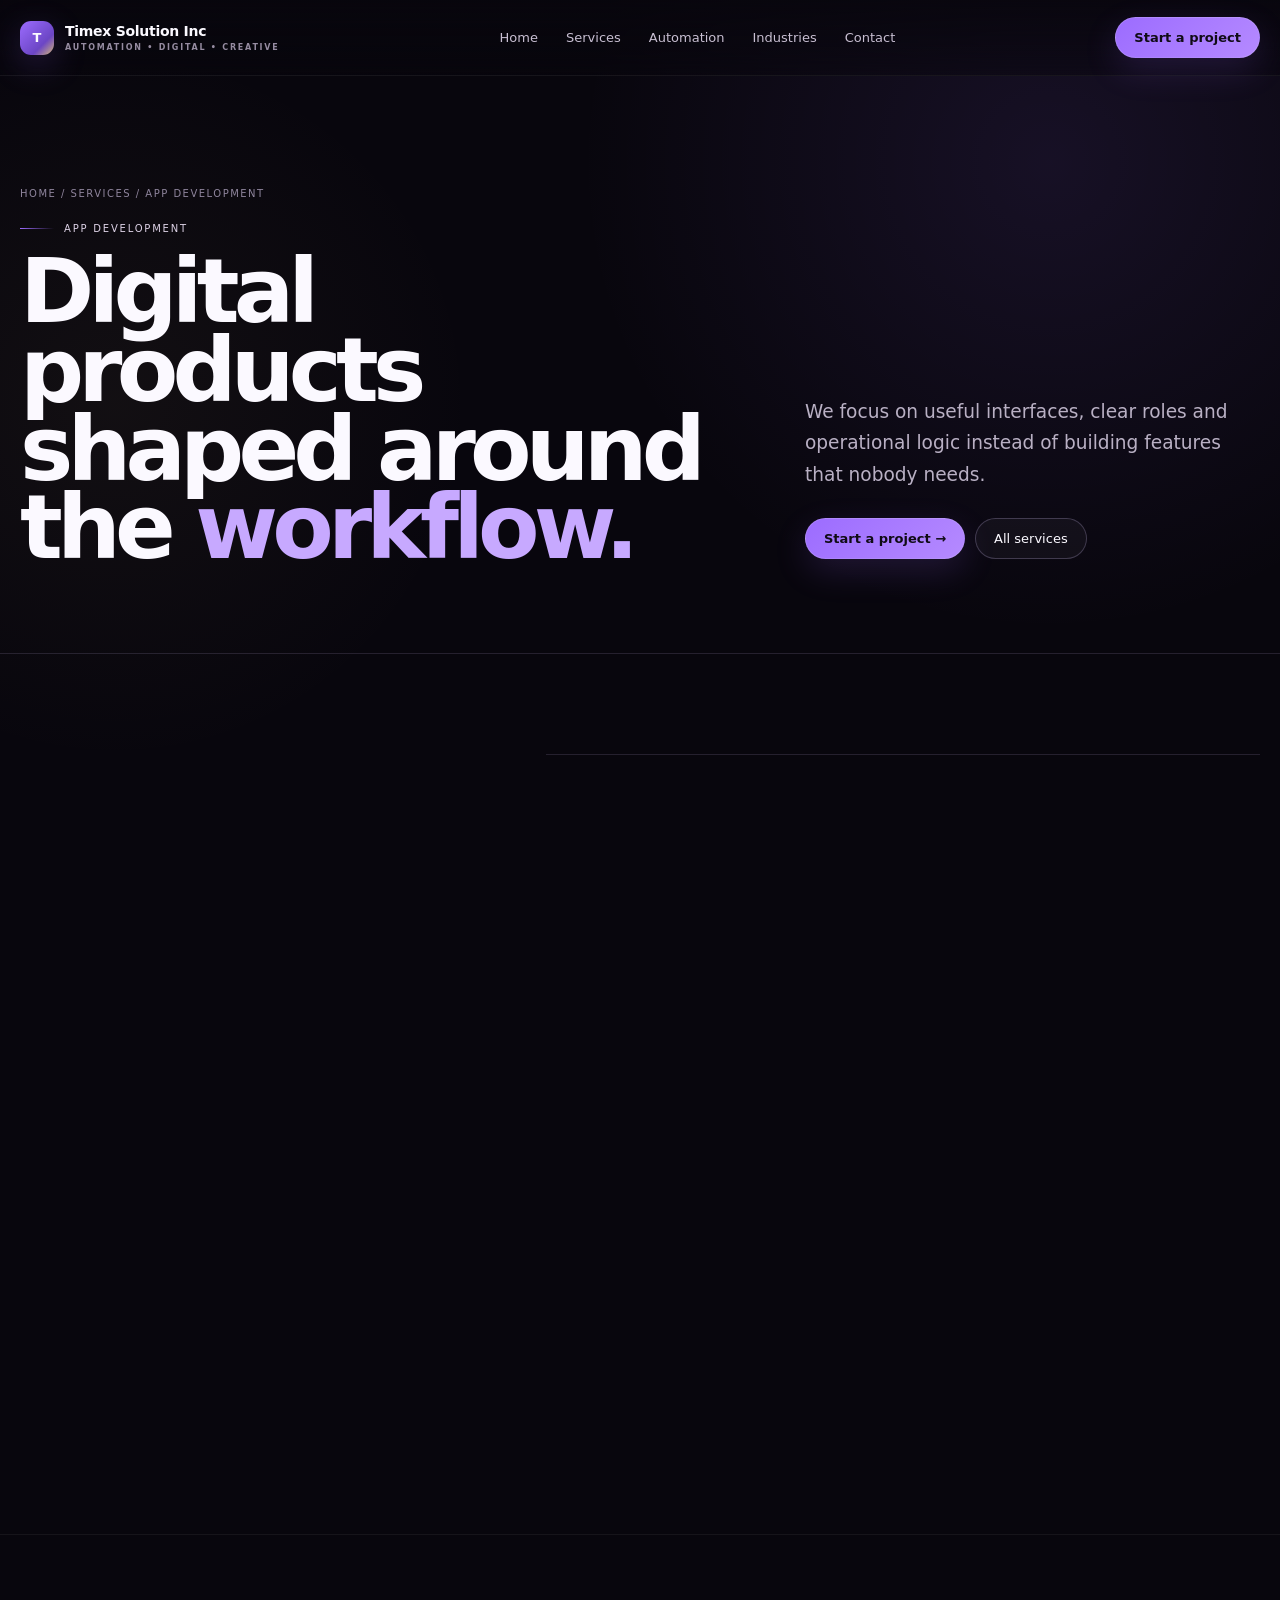
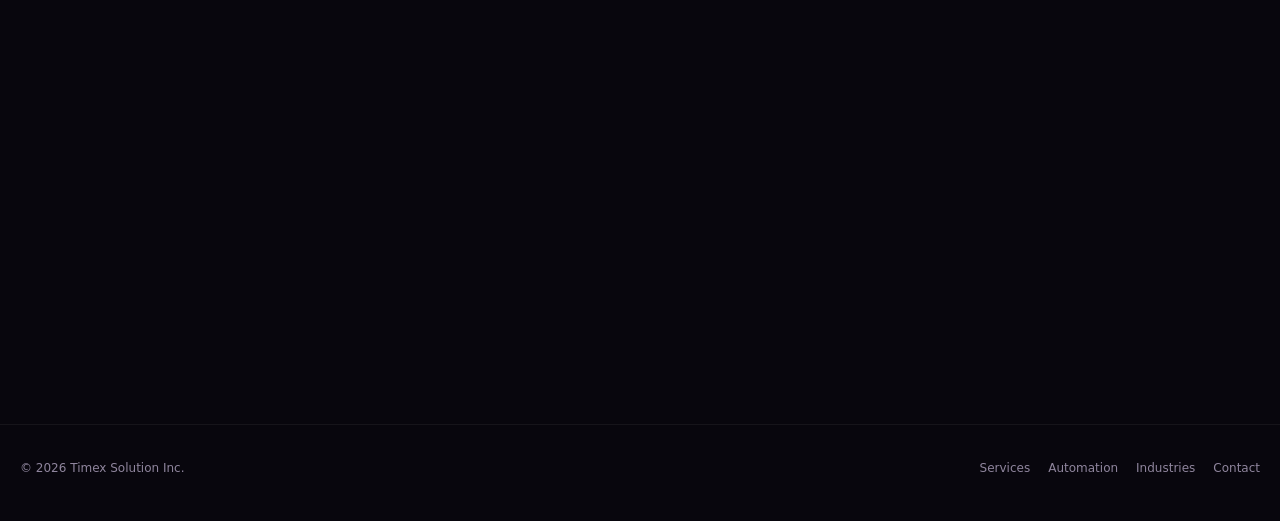
==== app-development.html @ e56c3424 "Add app-development page" ====
<!doctype html>
<html lang="en"><head>
<meta charset="utf-8"><meta name="viewport" content="width=device-width,initial-scale=1,viewport-fit=cover"><meta name="theme-color" content="#08060d">
<title>App Development — Timex Solution Inc</title><meta name="description" content="Custom app development and workflow-focused digital products by Timex Solution Inc.">
<link rel="stylesheet" href="/assets/site.css">
</head><body>
  <nav class="site-nav">
    <div class="shell nav-inner">
      <a class="brand" href="/"><span class="brand-mark">T</span><span class="brand-copy"><strong>Timex Solution Inc</strong><small>AUTOMATION • DIGITAL • CREATIVE</small></span></a>
      <div class="nav-links"><a data-nav href="/">Home</a><a data-nav href="/services">Services</a><a data-nav href="/automation">Automation</a><a data-nav href="/industries">Industries</a><a data-nav href="/contact">Contact</a></div>
      <a class="nav-cta" href="/contact">Start a project</a>
      <button class="menu-btn" aria-label="Open menu" aria-expanded="false"><span></span></button>
    </div>
  </nav>
  <div class="mobile-menu"><a href="/">Home</a><a href="/services">Services</a><a href="/automation">Automation</a><a href="/industries">Industries</a><a href="/contact">Contact</a></div>
<main class="page">
  <header class="page-hero"><div class="shell page-hero-grid">
    <div><div class="breadcrumbs">Home / Services / App Development</div><div class="eyebrow" style="margin-top:24px">App development</div><h1>Digital products shaped around the <span class="accent">workflow.</span></h1></div>
    <div class="page-hero-side"><p class="lead">We focus on useful interfaces, clear roles and operational logic instead of building features that nobody needs.</p><div class="chapter-actions"><a class="btn primary" href="/contact">Start a project →</a><a class="btn ghost" href="/services">All services</a></div></div>
  </div></header>
  <section class="section"><div class="shell split"><div class="sticky-copy reveal"><div class="eyebrow">What we build</div><h2>Built to work with the rest of your business.</h2><p class="lead">Apps become much more valuable when notifications, permissions, data updates and backend processes are designed as one system.</p></div><div class="rows"><div class="row reveal"><b>01</b><div><h3>Internal dashboards</h3><p>Role-based dashboards for operations, reporting and day-to-day team workflows.</p></div></div><div class="row reveal"><b>02</b><div><h3>Customer portals</h3><p>Simple experiences for customers to submit, view, update or track the information that matters.</p></div></div><div class="row reveal"><b>03</b><div><h3>Workflow applications</h3><p>Purpose-built tools for specific operational processes that spreadsheets or generic software no longer handle well.</p></div></div><div class="row reveal"><b>04</b><div><h3>API integrations</h3><p>Connect the application to external services and internal systems where the workflow requires it.</p></div></div><div class="row reveal"><b>05</b><div><h3>Automation layer</h3><p>Trigger tasks, notifications, summaries and follow-up based on what happens inside the app.</p></div></div></div></div></section>
  <section class="section"><div class="shell"><div class="cta-box reveal"><h2>Need this connected to CRM, follow-up or internal workflows?</h2><div class="chapter-actions"><a class="btn primary" href="/automation">Explore automation →</a><a class="btn ghost" href="/contact">Talk to us</a></div></div></div></section>
</main>
  <footer class="page-footer"><div class="shell footer-inner"><div>© 2026 Timex Solution Inc.</div><div class="footer-links"><a href="/services">Services</a><a href="/automation">Automation</a><a href="/industries">Industries</a><a href="/contact">Contact</a></div></div></footer>
  <script src="/assets/site.js"></script></body></html>
---- assets/site.css ----
:root{
  --bg:#08060d;--bg2:#0d0a13;--panel:#12101a;--panel2:#181421;
  --text:#fbf9ff;--muted:#b9b0c4;--muted2:#8f859d;
  --line:rgba(210,190,245,.14);--line2:rgba(210,190,245,.24);
  --violet:#9c6cff;--violet2:#c7a9ff;--gold:#d4b879;
  --max:1240px;--radius:28px;
}
*{box-sizing:border-box}
html{background:var(--bg);scroll-behavior:smooth}
body{margin:0;background:var(--bg);color:var(--text);font-family:Inter,ui-sans-serif,system-ui,-apple-system,BlinkMacSystemFont,"Segoe UI",sans-serif;overflow-x:hidden}
a{color:inherit;text-decoration:none}
button,input,textarea,select{font:inherit}
button{color:inherit}
img,canvas{display:block;max-width:100%}
::selection{background:var(--violet);color:#100b16}
.shell{width:min(var(--max),calc(100% - 40px));margin-inline:auto}
.site-nav{position:fixed;z-index:1000;top:0;left:0;right:0;height:76px;border-bottom:1px solid rgba(255,255,255,.06);background:linear-gradient(to bottom,rgba(8,6,13,.88),rgba(8,6,13,.44));backdrop-filter:blur(20px)}
.home .site-nav{background:linear-gradient(to bottom,rgba(8,6,13,.62),transparent);border-bottom-color:rgba(255,255,255,.04)}
.nav-inner{height:100%;display:flex;align-items:center;justify-content:space-between;gap:24px}
.brand{display:flex;align-items:center;gap:11px;min-width:max-content}
.brand-mark{width:34px;height:34px;border-radius:11px;display:grid;place-items:center;font-size:13px;font-weight:900;background:linear-gradient(135deg,var(--violet),#6c46c5 68%,var(--gold));box-shadow:0 10px 34px rgba(156,108,255,.22)}
.brand-copy strong{display:block;font-size:14px;line-height:1;letter-spacing:-.02em}.brand-copy small{display:block;margin-top:5px;font-size:8px;letter-spacing:.22em;color:#968ca1;font-weight:750}
.nav-links{display:flex;align-items:center;gap:28px;color:#c8bfd2;font-size:13px}.nav-links a{transition:.2s}.nav-links a:hover,.nav-links a.active{color:#fff}
.nav-cta,.btn{display:inline-flex;align-items:center;justify-content:center;gap:9px;border-radius:999px;border:1px solid var(--line2);padding:12px 18px;font-size:13px;transition:.25s ease;cursor:pointer}
.nav-cta,.btn.primary{background:linear-gradient(135deg,var(--violet),#b58aff);color:#100b16;font-weight:850;box-shadow:0 12px 34px rgba(156,108,255,.16)}
.nav-cta:hover,.btn.primary:hover{transform:translateY(-2px);background:linear-gradient(135deg,var(--violet2),var(--gold))}
.btn.ghost{background:rgba(255,255,255,.035)}.btn.ghost:hover{background:rgba(255,255,255,.07);transform:translateY(-2px)}
.menu-btn{display:none;width:42px;height:42px;border:1px solid var(--line);border-radius:50%;background:rgba(255,255,255,.035);align-items:center;justify-content:center;cursor:pointer}
.menu-btn span,.menu-btn::before,.menu-btn::after{content:"";display:block;width:16px;height:1px;background:#fff}.menu-btn span{margin:4px 0}
.mobile-menu{display:none;position:fixed;z-index:999;top:76px;left:0;right:0;padding:18px 20px 24px;background:rgba(10,8,16,.97);border-bottom:1px solid var(--line);backdrop-filter:blur(18px)}
.mobile-menu.open{display:grid}.mobile-menu a{padding:14px 4px;border-bottom:1px solid rgba(255,255,255,.06);color:#ddd4e8}

.eyebrow{display:flex;align-items:center;gap:10px;color:#ddd2e6;font-size:10px;letter-spacing:.18em;text-transform:uppercase}
.eyebrow::before{content:"";width:34px;height:1px;background:linear-gradient(90deg,var(--violet),transparent)}
h1,h2,h3,p{margin-top:0}
.display{font-size:clamp(54px,7.5vw,118px);line-height:.88;letter-spacing:-.065em;font-weight:610}
.display span,.accent{color:var(--violet2)}
.lead{color:var(--muted);font-size:clamp(16px,1.45vw,20px);line-height:1.7}
.mini{font-size:10px;letter-spacing:.17em;text-transform:uppercase;color:#a89bb5}

/* HOME — the entire page is one scroll-driven experience */
.experience{height:780vh;position:relative;background:var(--bg)}
.experience-sticky{position:sticky;top:0;height:100svh;height:100dvh;overflow:hidden;isolation:isolate;background:#08060d}
.scene-stage{position:absolute;inset:0;z-index:1;background:
  radial-gradient(circle at 72% 36%,rgba(123,78,205,.30),transparent 28%),
  radial-gradient(circle at 16% 70%,rgba(212,184,121,.12),transparent 24%),
  linear-gradient(135deg,#0c0913,#07060b 54%,#110d18)}
.robot-canvas{position:absolute;inset:0;width:100%;height:100%;opacity:0;transition:opacity .45s ease;background:transparent}
.robot-canvas.ready{opacity:1}
.scene-lines{position:absolute;inset:0;opacity:.22;background-image:linear-gradient(rgba(255,255,255,.045) 1px,transparent 1px),linear-gradient(90deg,rgba(255,255,255,.045) 1px,transparent 1px);background-size:72px 72px;mask-image:linear-gradient(to bottom,transparent 5%,#000 38%,#000 74%,transparent 100%)}
.scene-glow{position:absolute;inset:-20%;background:conic-gradient(from 190deg at 70% 44%,transparent,rgba(156,108,255,.08),transparent 30%,rgba(212,184,121,.05),transparent 54%);filter:blur(40px);animation:drift 14s ease-in-out infinite alternate}
@keyframes drift{to{transform:translate3d(-3%,2%,0) rotate(3deg)}}
.scene-shade{position:absolute;inset:0;background:
  linear-gradient(90deg,rgba(6,4,10,.76),rgba(6,4,10,.16) 43%,rgba(6,4,10,.15) 68%,rgba(6,4,10,.58)),
  linear-gradient(to bottom,rgba(6,4,10,.30),transparent 24%,transparent 73%,rgba(6,4,10,.78))}
.scene-copy{position:absolute;inset:0;z-index:4;pointer-events:none}
.chapter{position:absolute;inset:0;display:flex;align-items:center;opacity:0;transform:translateY(28px);transition:opacity .38s linear,transform .55s cubic-bezier(.2,.75,.25,1);pointer-events:none}
.chapter.active{opacity:1;transform:none;pointer-events:auto}
.chapter-inner{width:min(1180px,calc(100% - 80px));margin-inline:auto}
.chapter-box{max-width:620px}
.chapter.right .chapter-box{margin-left:auto;text-align:right}.chapter.right .eyebrow{justify-content:flex-end}.chapter.right .eyebrow::before{order:2}
.chapter.center .chapter-box{margin-inline:auto;max-width:920px;text-align:center}.chapter.center .eyebrow{justify-content:center}
.chapter h1,.chapter h2{margin:14px 0 18px;font-size:clamp(50px,6.4vw,102px);line-height:.9;letter-spacing:-.06em;font-weight:610}
.chapter p{max-width:610px;color:#c1b8ca;font-size:clamp(15px,1.3vw,18px);line-height:1.68}.chapter.right p{margin-left:auto}.chapter.center p{margin-inline:auto}
.chapter-actions{display:flex;gap:10px;flex-wrap:wrap;margin-top:28px;pointer-events:auto}.chapter.right .chapter-actions{justify-content:flex-end}.chapter.center .chapter-actions{justify-content:center}
.chip-row{display:flex;gap:8px;flex-wrap:wrap;margin-top:24px;pointer-events:auto}.chapter.right .chip-row{justify-content:flex-end}.chapter.center .chip-row{justify-content:center}
.chip{border:1px solid rgba(211,193,241,.18);background:rgba(12,9,18,.42);backdrop-filter:blur(14px);border-radius:999px;padding:9px 12px;color:#dcd4e7;font-size:11px;transition:.22s}.chip:hover{border-color:rgba(156,108,255,.55);background:rgba(156,108,255,.12);transform:translateY(-2px)}
.floating-cards{display:grid;grid-template-columns:repeat(2,minmax(0,1fr));gap:10px;margin-top:26px;max-width:610px;pointer-events:auto}.chapter.right .floating-cards{margin-left:auto}
.float-card{padding:15px 16px;border-radius:18px;border:1px solid rgba(218,200,245,.15);background:linear-gradient(145deg,rgba(20,15,29,.70),rgba(11,8,16,.42));backdrop-filter:blur(16px);transition:.25s}
.float-card:hover{transform:translateY(-4px);border-color:rgba(156,108,255,.42);box-shadow:0 18px 52px rgba(20,10,40,.28)}
.float-card b{display:block;font-size:13px}.float-card span{display:block;margin-top:6px;color:#9f95aa;font-size:11px;line-height:1.45}
.home-hud{position:absolute;z-index:7;left:28px;right:28px;bottom:24px;display:flex;align-items:end;justify-content:space-between;pointer-events:none}
.progress-wrap{width:min(410px,48vw)}.progress-top{display:flex;justify-content:space-between;margin-bottom:9px;color:#a89bb5;font-size:9px;letter-spacing:.16em;text-transform:uppercase}
.progress-track{height:1px;background:rgba(255,255,255,.16)}.progress-track b{display:block;width:0;height:100%;background:linear-gradient(90deg,var(--violet),var(--violet2),var(--gold));box-shadow:0 0 20px rgba(156,108,255,.7)}
.home-dots{display:flex;gap:7px}.home-dots i{width:5px;height:5px;border-radius:50%;background:rgba(255,255,255,.25);transition:.25s}.home-dots i.active{background:var(--violet2);box-shadow:0 0 14px var(--violet)}
.scroll-note{position:absolute;z-index:6;left:50%;bottom:24px;transform:translateX(-50%);color:#9b91a5;font-size:9px;letter-spacing:.16em;text-transform:uppercase;transition:.35s}.scroll-note.hide{opacity:0}
.frame-status{position:absolute;z-index:6;top:94px;right:28px;color:#91879b;font-size:9px;letter-spacing:.14em;text-transform:uppercase}

/* STANDARD PAGES */
.page{padding-top:76px;min-height:100vh;background:
 radial-gradient(circle at 82% 8%,rgba(156,108,255,.10),transparent 22%),
 radial-gradient(circle at 9% 20%,rgba(212,184,121,.05),transparent 18%),
 var(--bg)}
.page-hero{padding:112px 0 86px;border-bottom:1px solid var(--line)}
.page-hero-grid{display:grid;grid-template-columns:minmax(0,1.1fr) minmax(320px,.7fr);gap:70px;align-items:end}
.page-hero h1{margin:18px 0 0;font-size:clamp(58px,7vw,108px);line-height:.88;letter-spacing:-.065em;font-weight:610}
.page-hero-side{padding-bottom:8px}.page-hero-side .lead{margin-bottom:26px}
.breadcrumbs{color:#8f859d;font-size:10px;letter-spacing:.15em;text-transform:uppercase}
.section{padding:100px 0;border-bottom:1px solid rgba(255,255,255,.055)}
.section-head{display:flex;justify-content:space-between;align-items:end;gap:50px;margin-bottom:46px}
.section-head h2{margin:12px 0 0;max-width:850px;font-size:clamp(38px,5.2vw,72px);line-height:.94;letter-spacing:-.05em;font-weight:610}
.section-head p{max-width:470px;color:var(--muted);line-height:1.7}
.card-grid{display:grid;grid-template-columns:repeat(12,1fr);gap:12px}
.service-card{grid-column:span 4;min-height:285px;padding:26px;border-radius:24px;border:1px solid var(--line);background:
 radial-gradient(circle at 86% 8%,rgba(156,108,255,.11),transparent 29%),
 linear-gradient(145deg,rgba(255,255,255,.045),rgba(255,255,255,.012));position:relative;overflow:hidden;transition:.28s}
.service-card.wide{grid-column:span 6}.service-card.feature{grid-column:span 7;min-height:370px}.service-card.side{grid-column:span 5;min-height:370px}
.service-card:hover{transform:translateY(-6px);border-color:rgba(156,108,255,.35);box-shadow:0 24px 70px rgba(6,3,13,.34)}
.service-card .no{color:#91879b;font-size:9px;letter-spacing:.16em}.service-card h3{margin:64px 0 13px;font-size:clamp(25px,2.6vw,38px);line-height:1;letter-spacing:-.035em}.service-card p{color:#aea3b8;line-height:1.65;font-size:14px}.service-card .arrow{position:absolute;right:25px;top:24px;font-size:20px;color:#c7a9ff}
.tag-list{display:flex;gap:8px;flex-wrap:wrap;margin-top:20px}.tag{border:1px solid var(--line);border-radius:999px;padding:7px 10px;color:#9f95aa;font-size:10px}
.split{display:grid;grid-template-columns:.78fr 1.22fr;gap:70px;align-items:start}.sticky-copy{position:sticky;top:112px}.sticky-copy h2{font-size:clamp(42px,5vw,74px);line-height:.94;letter-spacing:-.052em;font-weight:610}
.rows{border-top:1px solid var(--line)}.row{display:grid;grid-template-columns:52px 1fr;gap:18px;padding:25px 0;border-bottom:1px solid var(--line)}.row b{color:#7e748a;font-size:11px}.row h3{margin:0 0 7px;font-size:22px}.row p{margin:0;color:#a99eae;line-height:1.65}
.industry-grid{display:grid;grid-template-columns:repeat(4,1fr);gap:12px}.industry{min-height:250px;padding:24px;border:1px solid var(--line);border-radius:23px;background:linear-gradient(150deg,rgba(255,255,255,.04),rgba(255,255,255,.01));transition:.28s}.industry:hover{transform:translateY(-5px);border-color:rgba(212,184,121,.34)}.industry .icon{font-size:23px;color:var(--gold)}.industry h3{margin:78px 0 12px;font-size:25px}.industry p{color:#a99eae;line-height:1.62;font-size:13px}
.cta-box{padding:54px;border-radius:32px;border:1px solid rgba(156,108,255,.24);background:
 radial-gradient(circle at 80% 25%,rgba(156,108,255,.18),transparent 31%),
 linear-gradient(145deg,#14101c,#0c0912);display:flex;justify-content:space-between;align-items:end;gap:40px}.cta-box h2{margin:0;max-width:760px;font-size:clamp(42px,5vw,76px);line-height:.93;letter-spacing:-.055em;font-weight:610}
.page-footer{padding:36px 0 46px;color:#8f859d;font-size:12px}.footer-inner{display:flex;justify-content:space-between;gap:24px;align-items:center}.footer-links{display:flex;gap:18px;flex-wrap:wrap}
.form-wrap{display:grid;grid-template-columns:.85fr 1.15fr;gap:70px}
.contact-meta{display:grid;gap:11px;margin-top:30px}.contact-meta a,.contact-meta span{color:#c8bfd2}
.form{display:grid;grid-template-columns:1fr 1fr;gap:12px}.field{display:grid;gap:8px}.field.full{grid-column:1/-1}.field label{font-size:10px;letter-spacing:.15em;text-transform:uppercase;color:#92889d}
.field input,.field textarea,.field select{width:100%;border:1px solid var(--line);border-radius:15px;background:rgba(255,255,255,.035);color:#fff;padding:14px 15px;outline:none}.field textarea{min-height:145px;resize:vertical}.field input:focus,.field textarea:focus,.field select:focus{border-color:rgba(156,108,255,.55);box-shadow:0 0 0 3px rgba(156,108,255,.08)}
.submit{grid-column:1/-1;border:0;border-radius:999px;padding:14px 18px;background:linear-gradient(135deg,var(--violet),#b58aff);color:#120c18;font-weight:850;cursor:pointer}
.reveal{opacity:0;transform:translateY(20px);transition:.65s ease}.reveal.visible{opacity:1;transform:none}

@media(max-width:900px){
  .nav-links,.nav-cta{display:none}.menu-btn{display:block}
  .page-hero-grid,.split,.form-wrap{grid-template-columns:1fr;gap:38px}.page-hero{padding-top:90px}
  .sticky-copy{position:static}
  .service-card,.service-card.wide,.service-card.feature,.service-card.side{grid-column:span 6}
  .industry-grid{grid-template-columns:repeat(2,1fr)}
  .chapter-inner{width:min(100% - 40px,1180px)}
  .chapter-box{max-width:520px}
}
@media(max-width:640px){
  .shell{width:min(var(--max),calc(100% - 28px))}
  .site-nav{height:68px}.mobile-menu{top:68px}
  .brand-copy small{display:none}
  .experience{height:720vh}
  .scene-shade{background:linear-gradient(to bottom,rgba(6,4,10,.42),rgba(6,4,10,.08) 25%,rgba(6,4,10,.16) 63%,rgba(6,4,10,.82))}
  .chapter{align-items:flex-end;padding-bottom:105px}
  .chapter.right .chapter-box,.chapter.center .chapter-box{margin-left:0;text-align:left}.chapter.right .eyebrow,.chapter.center .eyebrow{justify-content:flex-start}.chapter.right .eyebrow::before{order:0}
  .chapter h1,.chapter h2{font-size:clamp(43px,13vw,70px)}
  .chapter.right p,.chapter.center p{margin-left:0}.chapter.right .chip-row,.chapter.center .chip-row,.chapter.right .chapter-actions,.chapter.center .chapter-actions{justify-content:flex-start}
  .floating-cards{grid-template-columns:1fr 1fr;gap:7px}.float-card{padding:12px}.float-card span{display:none}
  .home-hud{left:16px;right:16px;bottom:17px}.home-dots{display:none}.progress-wrap{width:100%}.scroll-note{bottom:48px}
  .frame-status{top:82px;right:15px}
  .page{padding-top:68px}.page-hero{padding:84px 0 62px}.page-hero h1{font-size:clamp(50px,15vw,76px)}
  .section{padding:72px 0}.section-head{display:block}.section-head p{margin-top:18px}
  .service-card,.service-card.wide,.service-card.feature,.service-card.side{grid-column:1/-1;min-height:240px}.service-card h3{margin-top:54px}
  .industry-grid{grid-template-columns:1fr}
  .cta-box{padding:34px 24px;display:block}.cta-box .chapter-actions{margin-top:26px}
  .form{grid-template-columns:1fr}.field.full,.submit{grid-column:1}
  .footer-inner{display:block}.footer-links{margin-top:14px}
}
@media(prefers-reduced-motion:reduce){html{scroll-behavior:auto}.scene-glow{animation:none}.reveal{opacity:1;transform:none;transition:none}.service-card,.industry,.chip,.btn{transition:none}}
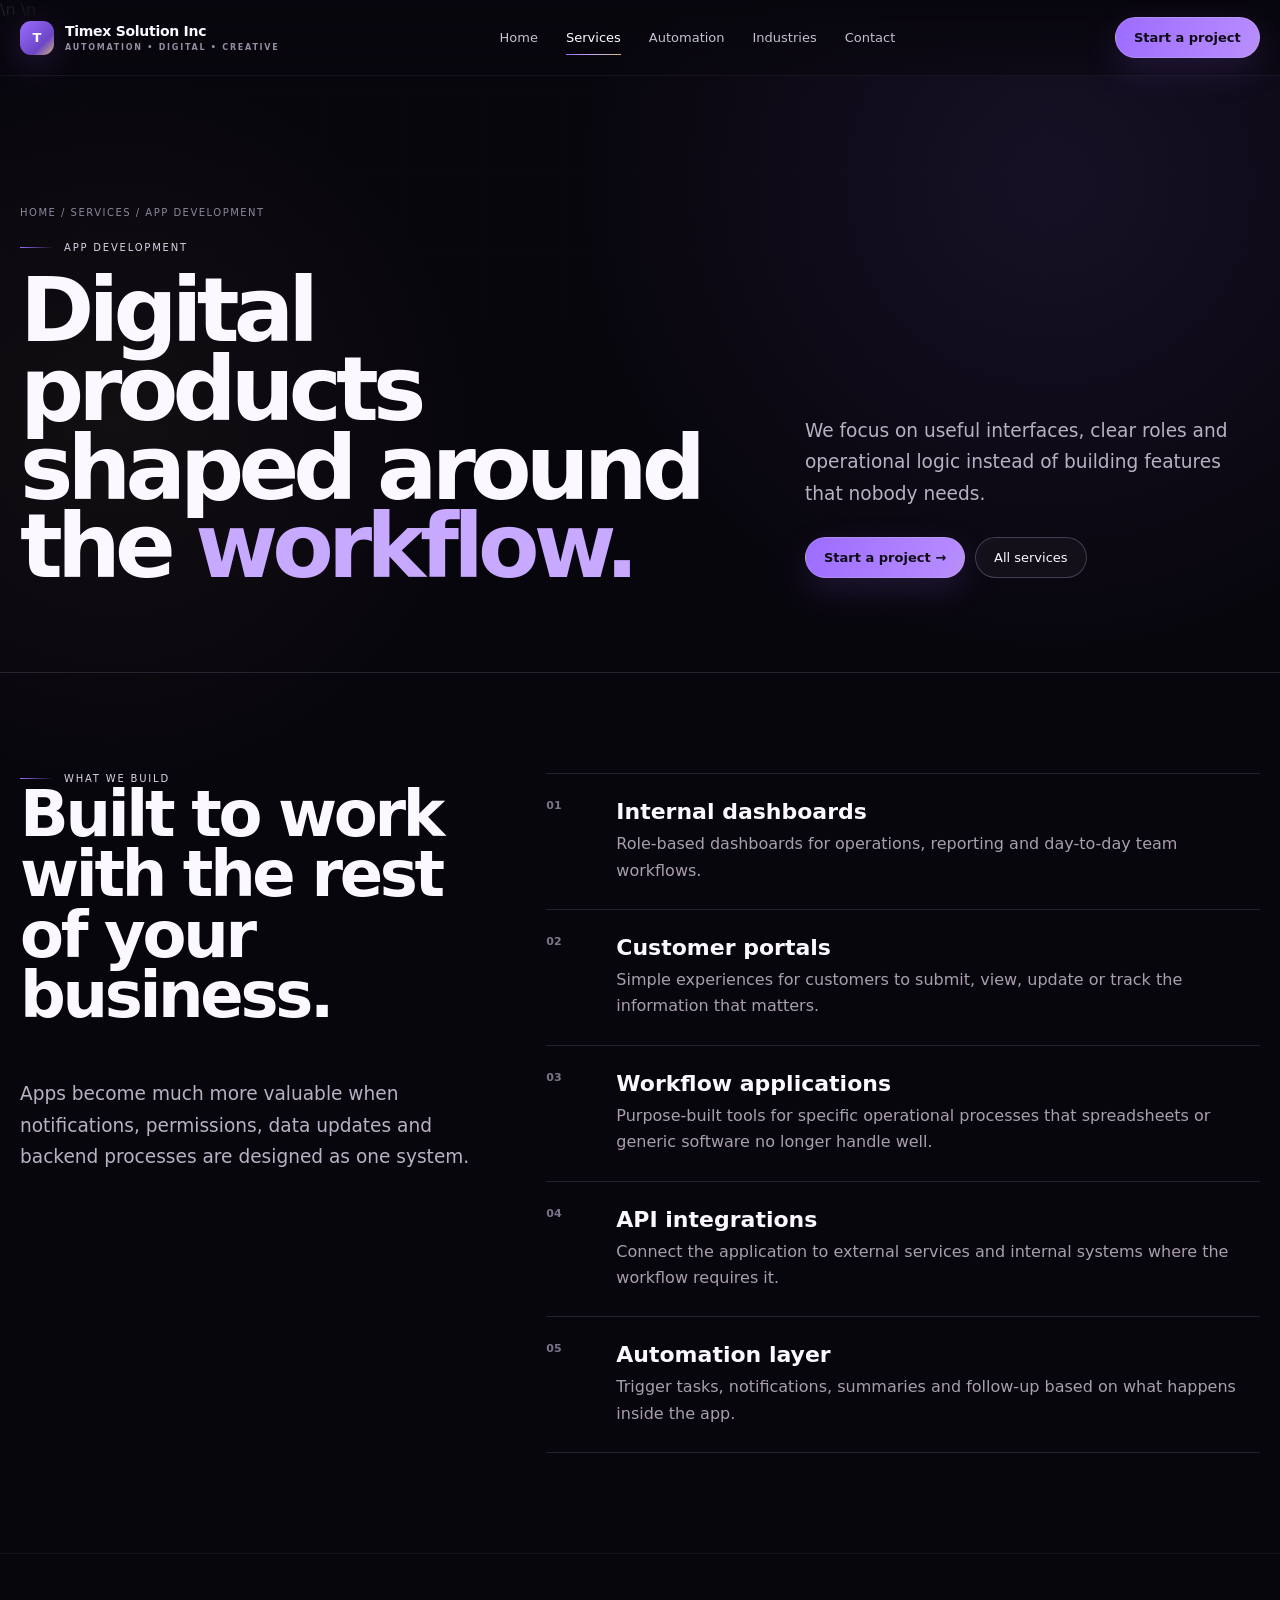
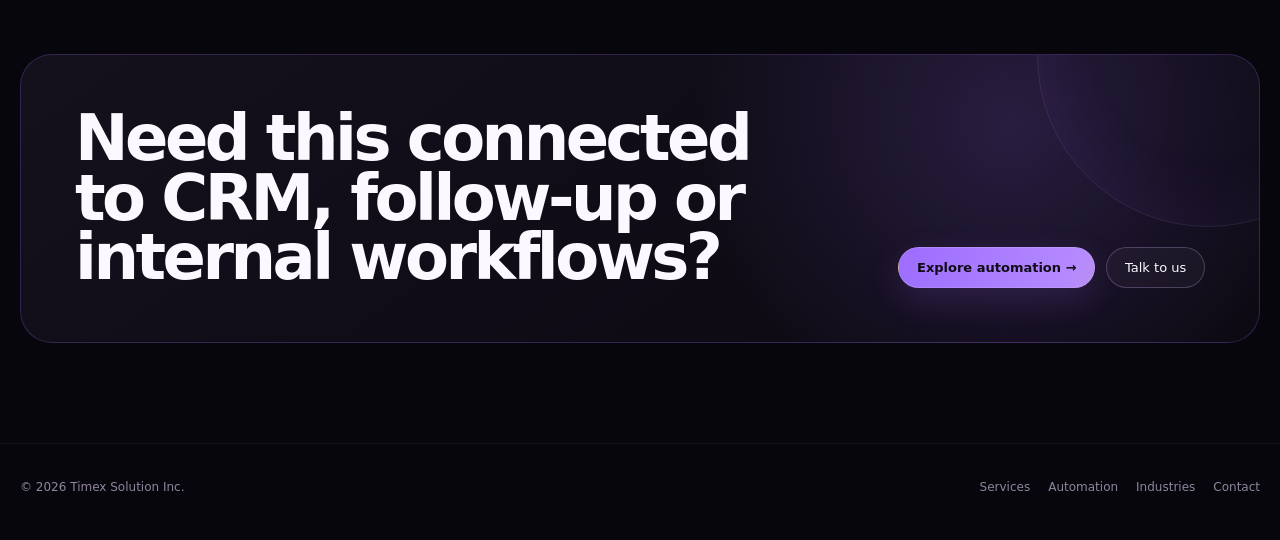
==== commit 1452f01f: "Refactor site structure, fix interactions, and polish motion" ====
--- a/app-development.html
+++ b/app-development.html
@@ -1,25 +1,25 @@
 <!doctype html>
 <html lang="en"><head>
-<meta charset="utf-8"><meta name="viewport" content="width=device-width,initial-scale=1,viewport-fit=cover"><meta name="theme-color" content="#08060d">
+<meta charset="utf-8"><meta name="viewport" content="width=device-width,initial-scale=1,viewport-fit=cover"><meta name="theme-color" content="#08060d">\n  <meta name="color-scheme" content="dark">
 <title>App Development — Timex Solution Inc</title><meta name="description" content="Custom app development and workflow-focused digital products by Timex Solution Inc.">
-<link rel="stylesheet" href="/assets/site.css">
-</head><body>
+<link rel="stylesheet" href="/assets/css/site.css">
+</head><body>\n  <a class="skip-link" href="#main-content">Skip to content</a>
   <nav class="site-nav">
     <div class="shell nav-inner">
       <a class="brand" href="/"><span class="brand-mark">T</span><span class="brand-copy"><strong>Timex Solution Inc</strong><small>AUTOMATION • DIGITAL • CREATIVE</small></span></a>
-      <div class="nav-links"><a data-nav href="/">Home</a><a data-nav href="/services">Services</a><a data-nav href="/automation">Automation</a><a data-nav href="/industries">Industries</a><a data-nav href="/contact">Contact</a></div>
+      <div class="nav-links" aria-label="Primary navigation"><a data-nav href="/">Home</a><a data-nav href="/services">Services</a><a data-nav href="/automation">Automation</a><a data-nav href="/industries">Industries</a><a data-nav href="/contact">Contact</a></div>
       <a class="nav-cta" href="/contact">Start a project</a>
-      <button class="menu-btn" aria-label="Open menu" aria-expanded="false"><span></span></button>
+      <button class="menu-btn" type="button" aria-label="Open menu" aria-expanded="false" aria-controls="site-menu"><span></span></button>
     </div>
   </nav>
-  <div class="mobile-menu"><a href="/">Home</a><a href="/services">Services</a><a href="/automation">Automation</a><a href="/industries">Industries</a><a href="/contact">Contact</a></div>
-<main class="page">
+  <div class="mobile-menu" id="site-menu" aria-label="Mobile navigation" aria-hidden="true"><a href="/">Home</a><a href="/services">Services</a><a href="/automation">Automation</a><a href="/industries">Industries</a><a href="/contact">Contact</a></div>
+<main id="main-content" class="page">
   <header class="page-hero"><div class="shell page-hero-grid">
-    <div><div class="breadcrumbs">Home / Services / App Development</div><div class="eyebrow" style="margin-top:24px">App development</div><h1>Digital products shaped around the <span class="accent">workflow.</span></h1></div>
+    <div><div class="breadcrumbs">Home / Services / App Development</div><div class="eyebrow hero-eyebrow">App development</div><h1>Digital products shaped around the <span class="accent">workflow.</span></h1></div>
     <div class="page-hero-side"><p class="lead">We focus on useful interfaces, clear roles and operational logic instead of building features that nobody needs.</p><div class="chapter-actions"><a class="btn primary" href="/contact">Start a project →</a><a class="btn ghost" href="/services">All services</a></div></div>
   </div></header>
   <section class="section"><div class="shell split"><div class="sticky-copy reveal"><div class="eyebrow">What we build</div><h2>Built to work with the rest of your business.</h2><p class="lead">Apps become much more valuable when notifications, permissions, data updates and backend processes are designed as one system.</p></div><div class="rows"><div class="row reveal"><b>01</b><div><h3>Internal dashboards</h3><p>Role-based dashboards for operations, reporting and day-to-day team workflows.</p></div></div><div class="row reveal"><b>02</b><div><h3>Customer portals</h3><p>Simple experiences for customers to submit, view, update or track the information that matters.</p></div></div><div class="row reveal"><b>03</b><div><h3>Workflow applications</h3><p>Purpose-built tools for specific operational processes that spreadsheets or generic software no longer handle well.</p></div></div><div class="row reveal"><b>04</b><div><h3>API integrations</h3><p>Connect the application to external services and internal systems where the workflow requires it.</p></div></div><div class="row reveal"><b>05</b><div><h3>Automation layer</h3><p>Trigger tasks, notifications, summaries and follow-up based on what happens inside the app.</p></div></div></div></div></section>
   <section class="section"><div class="shell"><div class="cta-box reveal"><h2>Need this connected to CRM, follow-up or internal workflows?</h2><div class="chapter-actions"><a class="btn primary" href="/automation">Explore automation →</a><a class="btn ghost" href="/contact">Talk to us</a></div></div></div></section>
 </main>
   <footer class="page-footer"><div class="shell footer-inner"><div>© 2026 Timex Solution Inc.</div><div class="footer-links"><a href="/services">Services</a><a href="/automation">Automation</a><a href="/industries">Industries</a><a href="/contact">Contact</a></div></div></footer>
-  <script src="/assets/site.js"></script></body></html>+  <script src="/assets/js/site.js" defer></script></body></html>
--- a/assets/css/site.css
+++ b/assets/css/site.css
@@ -0,0 +1,1036 @@
+
+/* ==========================================================================
+   TIMEX SOLUTION INC — SHARED SITE STYLES
+   Structure:
+   1. Design tokens
+   2. Reset / accessibility
+   3. Navigation
+   4. Reusable interactive components
+   5. Homepage scroll experience
+   6. Internal pages
+   7. Forms / footer
+   8. Responsive / reduced motion
+   ========================================================================== */
+
+/* 1. DESIGN TOKENS -------------------------------------------------------- */
+:root{
+  color-scheme:dark;
+  --bg:#08060d;
+  --bg-elevated:#0d0a13;
+  --surface:#12101a;
+  --surface-2:#181421;
+  --text:#fbf9ff;
+  --muted:#b9b0c4;
+  --muted-2:#8f859d;
+  --line:rgba(210,190,245,.14);
+  --line-strong:rgba(210,190,245,.26);
+  --violet:#9c6cff;
+  --violet-soft:#c7a9ff;
+  --gold:#d4b879;
+  --danger:#ff8caa;
+  --max:1240px;
+  --nav-height:76px;
+  --radius:28px;
+  --ease:cubic-bezier(.2,.75,.25,1);
+  --shadow:0 24px 70px rgba(4,2,9,.34);
+}
+
+/* 2. RESET / ACCESSIBILITY ------------------------------------------------ */
+*{box-sizing:border-box}
+html{background:var(--bg);scroll-behavior:smooth}
+body{
+  margin:0;
+  min-width:320px;
+  background:var(--bg);
+  color:var(--text);
+  font-family:Inter,ui-sans-serif,system-ui,-apple-system,BlinkMacSystemFont,"Segoe UI",sans-serif;
+  overflow-x:hidden;
+  text-rendering:optimizeLegibility;
+  -webkit-font-smoothing:antialiased;
+}
+body.menu-open{overflow:hidden}
+a{color:inherit;text-decoration:none}
+button,input,textarea,select{font:inherit}
+button{color:inherit}
+img,canvas{display:block;max-width:100%}
+h1,h2,h3,p{margin-top:0}
+::selection{background:var(--violet);color:#100b16}
+:focus-visible{
+  outline:2px solid var(--violet-soft);
+  outline-offset:4px;
+  border-radius:8px;
+}
+.skip-link{
+  position:fixed;
+  z-index:2000;
+  top:12px;
+  left:12px;
+  padding:10px 14px;
+  border-radius:999px;
+  background:#fff;
+  color:#100b16;
+  font-size:13px;
+  font-weight:800;
+  transform:translateY(-160%);
+  transition:transform .2s ease;
+}
+.skip-link:focus{transform:none}
+.shell{width:min(var(--max),calc(100% - 40px));margin-inline:auto}
+.accent{color:var(--violet-soft)}
+.eyebrow{
+  display:flex;
+  align-items:center;
+  gap:10px;
+  color:#ddd2e6;
+  font-size:10px;
+  letter-spacing:.18em;
+  text-transform:uppercase;
+}
+.eyebrow::before{
+  content:"";
+  width:34px;
+  height:1px;
+  flex:0 0 auto;
+  background:linear-gradient(90deg,var(--violet),transparent);
+}
+.lead{
+  color:var(--muted);
+  font-size:clamp(16px,1.45vw,20px);
+  line-height:1.7;
+}
+
+/* 3. NAVIGATION ----------------------------------------------------------- */
+.site-nav{
+  position:fixed;
+  z-index:1000;
+  inset:0 0 auto;
+  height:var(--nav-height);
+  border-bottom:1px solid rgba(255,255,255,.06);
+  background:linear-gradient(to bottom,rgba(8,6,13,.9),rgba(8,6,13,.48));
+  backdrop-filter:blur(20px);
+  -webkit-backdrop-filter:blur(20px);
+}
+.home .site-nav{
+  background:linear-gradient(to bottom,rgba(8,6,13,.68),transparent);
+  border-bottom-color:rgba(255,255,255,.04);
+}
+.nav-inner{
+  height:100%;
+  display:flex;
+  align-items:center;
+  justify-content:space-between;
+  gap:24px;
+}
+.brand{
+  display:flex;
+  align-items:center;
+  gap:11px;
+  min-width:max-content;
+}
+.brand-mark{
+  width:34px;
+  height:34px;
+  display:grid;
+  place-items:center;
+  border-radius:11px;
+  background:linear-gradient(135deg,var(--violet),#6c46c5 68%,var(--gold));
+  box-shadow:0 10px 34px rgba(156,108,255,.22);
+  font-size:13px;
+  font-weight:900;
+  transition:transform .35s var(--ease),box-shadow .35s ease;
+}
+.brand:hover .brand-mark{
+  transform:rotate(-5deg) scale(1.06);
+  box-shadow:0 14px 42px rgba(156,108,255,.34);
+}
+.brand-copy strong{
+  display:block;
+  font-size:14px;
+  line-height:1;
+  letter-spacing:-.02em;
+}
+.brand-copy small{
+  display:block;
+  margin-top:5px;
+  color:#968ca1;
+  font-size:8px;
+  font-weight:750;
+  letter-spacing:.22em;
+}
+.nav-links{
+  display:flex;
+  align-items:center;
+  gap:28px;
+  color:#c8bfd2;
+  font-size:13px;
+}
+.nav-links a,.mobile-menu a{
+  position:relative;
+  transition:color .22s ease;
+}
+.nav-links a::after{
+  content:"";
+  position:absolute;
+  left:50%;
+  right:50%;
+  bottom:-10px;
+  height:1px;
+  background:linear-gradient(90deg,var(--violet),var(--violet-soft),var(--gold));
+  transition:left .28s var(--ease),right .28s var(--ease);
+}
+.nav-links a:hover,.nav-links a.active{color:#fff}
+.nav-links a:hover::after,.nav-links a.active::after{left:0;right:0}
+.menu-btn{
+  display:none;
+  width:42px;
+  height:42px;
+  padding:0;
+  border:1px solid var(--line);
+  border-radius:50%;
+  background:rgba(255,255,255,.035);
+  align-items:center;
+  justify-content:center;
+  cursor:pointer;
+}
+.menu-btn span,.menu-btn::before,.menu-btn::after{
+  content:"";
+  display:block;
+  width:16px;
+  height:1px;
+  background:#fff;
+  transition:transform .28s var(--ease),opacity .2s ease;
+}
+.menu-btn span{margin:4px 0}
+.menu-btn[aria-expanded="true"] span{opacity:0}
+.menu-btn[aria-expanded="true"]::before{transform:translateY(5px) rotate(45deg)}
+.menu-btn[aria-expanded="true"]::after{transform:translateY(-5px) rotate(-45deg)}
+.mobile-menu{
+  display:grid;
+  position:fixed;
+  z-index:999;
+  top:var(--nav-height);
+  left:0;
+  right:0;
+  padding:12px 20px 24px;
+  border-bottom:1px solid var(--line);
+  background:rgba(10,8,16,.97);
+  backdrop-filter:blur(20px);
+  -webkit-backdrop-filter:blur(20px);
+  opacity:0;
+  visibility:hidden;
+  transform:translateY(-14px);
+  pointer-events:none;
+  transition:opacity .24s ease,transform .32s var(--ease),visibility .32s;
+}
+.mobile-menu.open{
+  opacity:1;
+  visibility:visible;
+  transform:none;
+  pointer-events:auto;
+}
+.mobile-menu a{
+  padding:14px 4px;
+  border-bottom:1px solid rgba(255,255,255,.06);
+  color:#ddd4e8;
+}
+.mobile-menu a.active{color:#fff}
+
+/* 4. REUSABLE INTERACTIVE COMPONENTS ------------------------------------- */
+.nav-cta,.btn{
+  --mag-x:0px;
+  --mag-y:0px;
+  --lift:0px;
+  position:relative;
+  isolation:isolate;
+  overflow:hidden;
+  display:inline-flex;
+  align-items:center;
+  justify-content:center;
+  gap:9px;
+  border:1px solid var(--line-strong);
+  border-radius:999px;
+  padding:12px 18px;
+  font-size:13px;
+  cursor:pointer;
+  transform:translate3d(var(--mag-x),calc(var(--mag-y) + var(--lift)),0);
+  transition:transform .24s var(--ease),border-color .25s ease,box-shadow .25s ease,background-position .45s ease;
+  will-change:transform;
+}
+.nav-cta::before,.btn::before{
+  content:"";
+  position:absolute;
+  z-index:2;
+  top:-160%;
+  left:-35%;
+  width:28%;
+  height:420%;
+  pointer-events:none;
+  background:linear-gradient(90deg,transparent,rgba(255,255,255,.44),transparent);
+  transform:rotate(19deg) translateX(-520%);
+  transition:transform .65s var(--ease);
+  opacity:.56;
+}
+.nav-cta::after,.btn::after{
+  content:"";
+  position:absolute;
+  z-index:-1;
+  inset:-1px;
+  pointer-events:none;
+  opacity:0;
+  background:radial-gradient(circle at var(--pointer-x,50%) var(--pointer-y,50%),rgba(255,255,255,.22),transparent 36%);
+  transition:opacity .25s ease;
+}
+.nav-cta:hover::before,.btn:hover::before{transform:rotate(19deg) translateX(620%)}
+.nav-cta:hover::after,.btn:hover::after{opacity:1}
+.nav-cta:hover,.btn:hover{--lift:-2px}
+.nav-cta:active,.btn:active{--lift:1px;transform:scale(.985) translate3d(var(--mag-x),var(--mag-y),0)}
+.nav-cta,.btn.primary{
+  color:#100b16;
+  font-weight:850;
+  background:linear-gradient(115deg,var(--violet),#b58aff 48%,var(--gold) 110%);
+  background-size:180% 180%;
+  box-shadow:0 12px 34px rgba(156,108,255,.16);
+}
+.nav-cta:hover,.btn.primary:hover{
+  background-position:100% 50%;
+  box-shadow:0 16px 42px rgba(156,108,255,.27);
+}
+.btn.ghost{
+  background:rgba(255,255,255,.035);
+  backdrop-filter:blur(12px);
+  -webkit-backdrop-filter:blur(12px);
+}
+.btn.ghost:hover{
+  border-color:rgba(199,169,255,.4);
+  background:rgba(156,108,255,.08);
+}
+.chapter-actions{
+  display:flex;
+  gap:10px;
+  flex-wrap:wrap;
+  margin-top:28px;
+  pointer-events:auto;
+}
+.chip-row{
+  display:flex;
+  gap:8px;
+  flex-wrap:wrap;
+  margin-top:24px;
+  pointer-events:auto;
+}
+.chip{
+  --mag-x:0px;
+  --mag-y:0px;
+  position:relative;
+  overflow:hidden;
+  border:1px solid rgba(211,193,241,.18);
+  border-radius:999px;
+  padding:9px 12px;
+  background:rgba(12,9,18,.48);
+  color:#dcd4e7;
+  font-size:11px;
+  backdrop-filter:blur(14px);
+  -webkit-backdrop-filter:blur(14px);
+  transform:translate3d(var(--mag-x),var(--mag-y),0);
+  transition:transform .22s var(--ease),border-color .22s ease,background .22s ease,box-shadow .22s ease;
+}
+.chip::after{
+  content:"";
+  position:absolute;
+  inset:auto 12px 0;
+  height:1px;
+  background:linear-gradient(90deg,transparent,var(--violet-soft),transparent);
+  transform:scaleX(0);
+  transition:transform .3s var(--ease);
+}
+.chip:hover{
+  border-color:rgba(156,108,255,.55);
+  background:rgba(156,108,255,.13);
+  box-shadow:0 10px 32px rgba(8,4,18,.22);
+}
+.chip:hover::after{transform:scaleX(1)}
+
+.reveal{
+  opacity:0;
+  transform:translateY(22px);
+  transition:opacity .7s ease,transform .7s var(--ease);
+  transition-delay:var(--reveal-delay,0ms);
+}
+.reveal.visible{opacity:1;transform:none}
+
+/* Pointer-reactive card base */
+.service-card,.industry,.float-card{
+  --tilt-x:0deg;
+  --tilt-y:0deg;
+  --card-lift:0px;
+  --spot-x:50%;
+  --spot-y:50%;
+  position:relative;
+  isolation:isolate;
+  overflow:hidden;
+  transform:perspective(1000px) translateY(var(--card-lift)) rotateX(var(--tilt-x)) rotateY(var(--tilt-y));
+  transition:transform .28s var(--ease),border-color .28s ease,box-shadow .28s ease,background .28s ease;
+  transform-style:preserve-3d;
+  will-change:transform;
+}
+.service-card::before,.industry::before,.float-card::before{
+  content:"";
+  position:absolute;
+  inset:0;
+  pointer-events:none;
+  opacity:0;
+  background:radial-gradient(circle at var(--spot-x) var(--spot-y),rgba(174,132,255,.20),transparent 34%);
+  transition:opacity .25s ease;
+}
+.service-card:hover::before,.industry:hover::before,.float-card:hover::before{opacity:1}
+.service-card:hover,.industry:hover,.float-card:hover{--card-lift:-6px}
+
+/* 5. HOMEPAGE SCROLL EXPERIENCE ------------------------------------------ */
+.experience{
+  position:relative;
+  height:780vh;
+  min-height:780vh;
+  background:var(--bg);
+}
+.experience-sticky{
+  position:sticky;
+  top:0;
+  height:100vh;
+  height:100svh;
+  height:100dvh;
+  overflow:hidden;
+  isolation:isolate;
+  background:#08060d;
+}
+.scene-stage{
+  position:absolute;
+  z-index:1;
+  inset:0;
+  background:
+    radial-gradient(circle at 72% 36%,rgba(123,78,205,.30),transparent 28%),
+    radial-gradient(circle at 16% 70%,rgba(212,184,121,.12),transparent 24%),
+    linear-gradient(135deg,#0c0913,#07060b 54%,#110d18);
+}
+.robot-canvas{
+  position:absolute;
+  inset:0;
+  width:100%;
+  height:100%;
+  opacity:0;
+  background:transparent;
+  transition:opacity .5s ease;
+}
+.robot-canvas.ready{opacity:1}
+.scene-lines{
+  position:absolute;
+  inset:0;
+  opacity:.2;
+  background-image:
+    linear-gradient(rgba(255,255,255,.042) 1px,transparent 1px),
+    linear-gradient(90deg,rgba(255,255,255,.042) 1px,transparent 1px);
+  background-size:72px 72px;
+  mask-image:linear-gradient(to bottom,transparent 4%,#000 35%,#000 76%,transparent 100%);
+  -webkit-mask-image:linear-gradient(to bottom,transparent 4%,#000 35%,#000 76%,transparent 100%);
+}
+.scene-glow{
+  position:absolute;
+  inset:-20%;
+  background:conic-gradient(from 190deg at 70% 44%,transparent,rgba(156,108,255,.09),transparent 30%,rgba(212,184,121,.05),transparent 54%);
+  filter:blur(40px);
+  animation:ambient-drift 14s ease-in-out infinite alternate;
+}
+@keyframes ambient-drift{
+  to{transform:translate3d(-3%,2%,0) rotate(3deg)}
+}
+.scene-shade{
+  position:absolute;
+  inset:0;
+  background:
+    linear-gradient(90deg,rgba(6,4,10,.76),rgba(6,4,10,.16) 43%,rgba(6,4,10,.15) 68%,rgba(6,4,10,.58)),
+    linear-gradient(to bottom,rgba(6,4,10,.30),transparent 24%,transparent 73%,rgba(6,4,10,.78));
+}
+.scene-copy{
+  position:absolute;
+  z-index:4;
+  inset:0;
+  pointer-events:none;
+}
+.chapter{
+  position:absolute;
+  inset:0;
+  display:flex;
+  align-items:center;
+  opacity:0;
+  filter:blur(5px);
+  transform:translateY(30px) scale(.992);
+  pointer-events:none;
+  transition:opacity .34s linear,transform .6s var(--ease),filter .45s ease;
+}
+.chapter.active{
+  opacity:1;
+  filter:none;
+  transform:none;
+  pointer-events:auto;
+}
+.chapter-inner{
+  width:min(1180px,calc(100% - 80px));
+  margin-inline:auto;
+}
+.chapter-box{max-width:620px}
+.chapter.right .chapter-box{margin-left:auto;text-align:right}
+.chapter.right .eyebrow{justify-content:flex-end}
+.chapter.right .eyebrow::before{order:2}
+.chapter.center .chapter-box{max-width:920px;margin-inline:auto;text-align:center}
+.chapter.center .eyebrow{justify-content:center}
+.chapter h1,.chapter h2{
+  margin:14px 0 18px;
+  font-size:clamp(50px,6.4vw,102px);
+  line-height:.9;
+  letter-spacing:-.06em;
+  font-weight:610;
+}
+.chapter p{
+  max-width:610px;
+  color:#c1b8ca;
+  font-size:clamp(15px,1.3vw,18px);
+  line-height:1.68;
+}
+.chapter.right p{margin-left:auto}
+.chapter.center p{margin-inline:auto}
+.chapter.right .chapter-actions,.chapter.right .chip-row{justify-content:flex-end}
+.chapter.center .chapter-actions,.chapter.center .chip-row{justify-content:center}
+
+/* Stagger chapter UI into view */
+.chapter .chip,.chapter .float-card,.chapter .chapter-actions .btn{
+  opacity:0;
+  transform:translateY(10px);
+  transition:
+    opacity .35s ease,
+    transform .45s var(--ease),
+    border-color .22s ease,
+    background .22s ease,
+    box-shadow .22s ease;
+}
+.chapter.active .chip,.chapter.active .float-card,.chapter.active .chapter-actions .btn{
+  opacity:1;
+  transform:none;
+}
+.chapter.active .chip:nth-child(2),.chapter.active .float-card:nth-child(2),.chapter.active .chapter-actions .btn:nth-child(2){transition-delay:60ms}
+.chapter.active .chip:nth-child(3),.chapter.active .float-card:nth-child(3){transition-delay:110ms}
+.chapter.active .chip:nth-child(4),.chapter.active .float-card:nth-child(4){transition-delay:160ms}
+.chapter.active .chip:nth-child(5){transition-delay:210ms}
+
+.floating-cards{
+  display:grid;
+  grid-template-columns:repeat(2,minmax(0,1fr));
+  gap:10px;
+  max-width:610px;
+  margin-top:26px;
+  pointer-events:auto;
+}
+.chapter.right .floating-cards{margin-left:auto}
+.float-card{
+  padding:15px 16px;
+  border:1px solid rgba(218,200,245,.15);
+  border-radius:18px;
+  background:linear-gradient(145deg,rgba(20,15,29,.74),rgba(11,8,16,.48));
+  backdrop-filter:blur(16px);
+  -webkit-backdrop-filter:blur(16px);
+}
+.float-card::after{
+  content:"";
+  position:absolute;
+  left:14px;
+  right:70%;
+  top:0;
+  height:1px;
+  background:linear-gradient(90deg,var(--violet),var(--gold),transparent);
+  transition:right .35s var(--ease);
+}
+.float-card:hover{
+  border-color:rgba(156,108,255,.42);
+  box-shadow:0 18px 52px rgba(20,10,40,.28);
+}
+.float-card:hover::after{right:14px}
+.float-card b{position:relative;display:block;font-size:13px}
+.float-card span{
+  position:relative;
+  display:block;
+  margin-top:6px;
+  color:#9f95aa;
+  font-size:11px;
+  line-height:1.45;
+}
+
+.home-hud{
+  position:absolute;
+  z-index:7;
+  left:28px;
+  right:28px;
+  bottom:24px;
+  display:flex;
+  align-items:end;
+  justify-content:space-between;
+  pointer-events:none;
+}
+.progress-wrap{width:min(410px,48vw)}
+.progress-top{
+  display:flex;
+  justify-content:space-between;
+  margin-bottom:9px;
+  color:#a89bb5;
+  font-size:9px;
+  letter-spacing:.16em;
+  text-transform:uppercase;
+}
+.progress-track{height:1px;background:rgba(255,255,255,.16)}
+.progress-track b{
+  display:block;
+  width:0;
+  height:100%;
+  background:linear-gradient(90deg,var(--violet),var(--violet-soft),var(--gold));
+  box-shadow:0 0 20px rgba(156,108,255,.7);
+}
+.home-dots{display:flex;gap:7px}
+.home-dots i{
+  width:5px;
+  height:5px;
+  border-radius:50%;
+  background:rgba(255,255,255,.25);
+  transition:transform .25s var(--ease),background .25s ease,box-shadow .25s ease;
+}
+.home-dots i.active{
+  background:var(--violet-soft);
+  box-shadow:0 0 14px var(--violet);
+  transform:scale(1.65);
+}
+.scroll-note{
+  position:absolute;
+  z-index:6;
+  left:50%;
+  bottom:24px;
+  transform:translateX(-50%);
+  color:#9b91a5;
+  font-size:9px;
+  letter-spacing:.16em;
+  text-transform:uppercase;
+  transition:opacity .35s ease,transform .35s var(--ease);
+}
+.scroll-note::after{
+  content:"";
+  display:block;
+  width:1px;
+  height:20px;
+  margin:8px auto 0;
+  background:linear-gradient(var(--violet-soft),transparent);
+  animation:scroll-pulse 1.7s ease-in-out infinite;
+}
+.scroll-note.hide{opacity:0;transform:translate(-50%,8px)}
+@keyframes scroll-pulse{
+  0%,100%{transform:scaleY(.35);transform-origin:top;opacity:.35}
+  50%{transform:scaleY(1);opacity:1}
+}
+
+/* 6. INTERNAL PAGES ------------------------------------------------------- */
+.page{
+  min-height:100vh;
+  padding-top:var(--nav-height);
+  background:
+    radial-gradient(circle at 82% 8%,rgba(156,108,255,.10),transparent 22%),
+    radial-gradient(circle at 9% 20%,rgba(212,184,121,.05),transparent 18%),
+    var(--bg);
+}
+.page-hero{
+  position:relative;
+  overflow:hidden;
+  padding:112px 0 86px;
+  border-bottom:1px solid var(--line);
+}
+.page-hero::before{
+  content:"";
+  position:absolute;
+  inset:0;
+  pointer-events:none;
+  opacity:.14;
+  background-image:
+    linear-gradient(rgba(255,255,255,.05) 1px,transparent 1px),
+    linear-gradient(90deg,rgba(255,255,255,.05) 1px,transparent 1px);
+  background-size:80px 80px;
+  mask-image:linear-gradient(to bottom,#000,transparent 92%);
+  -webkit-mask-image:linear-gradient(to bottom,#000,transparent 92%);
+}
+.page-hero-grid{
+  position:relative;
+  display:grid;
+  grid-template-columns:minmax(0,1.1fr) minmax(320px,.7fr);
+  gap:70px;
+  align-items:end;
+}
+.page-hero h1{
+  margin:18px 0 0;
+  font-size:clamp(58px,7vw,108px);
+  line-height:.88;
+  letter-spacing:-.065em;
+  font-weight:610;
+  animation:hero-title-in .8s var(--ease) both;
+}
+.page-hero-side{
+  padding-bottom:8px;
+  animation:hero-side-in .82s .08s var(--ease) both;
+}
+.page-hero-side .lead{margin-bottom:26px}
+.hero-eyebrow{margin-top:24px}
+.breadcrumbs{
+  color:#8f859d;
+  font-size:10px;
+  letter-spacing:.15em;
+  text-transform:uppercase;
+}
+@keyframes hero-title-in{
+  from{opacity:0;transform:translateY(22px);filter:blur(5px)}
+  to{opacity:1;transform:none;filter:none}
+}
+@keyframes hero-side-in{
+  from{opacity:0;transform:translateY(18px)}
+  to{opacity:1;transform:none}
+}
+
+.section{
+  padding:100px 0;
+  border-bottom:1px solid rgba(255,255,255,.055);
+}
+.section-head{
+  display:flex;
+  align-items:end;
+  justify-content:space-between;
+  gap:50px;
+  margin-bottom:46px;
+}
+.section-head h2{
+  max-width:850px;
+  margin:12px 0 0;
+  font-size:clamp(38px,5.2vw,72px);
+  line-height:.94;
+  letter-spacing:-.05em;
+  font-weight:610;
+}
+.section-head p{
+  max-width:470px;
+  margin-bottom:0;
+  color:var(--muted);
+  line-height:1.7;
+}
+.card-grid{
+  display:grid;
+  grid-template-columns:repeat(12,1fr);
+  gap:12px;
+}
+.service-card{
+  grid-column:span 4;
+  min-height:285px;
+  padding:26px;
+  border:1px solid var(--line);
+  border-radius:24px;
+  background:
+    radial-gradient(circle at 86% 8%,rgba(156,108,255,.11),transparent 29%),
+    linear-gradient(145deg,rgba(255,255,255,.045),rgba(255,255,255,.012));
+}
+.service-card.wide{grid-column:span 6}
+.service-card.feature{grid-column:span 7;min-height:370px}
+.service-card.side{grid-column:span 5;min-height:370px}
+.service-card:hover{
+  border-color:rgba(156,108,255,.38);
+  box-shadow:var(--shadow);
+}
+.service-card .no{
+  position:relative;
+  color:#91879b;
+  font-size:9px;
+  letter-spacing:.16em;
+}
+.service-card h3{
+  position:relative;
+  margin:64px 0 13px;
+  font-size:clamp(25px,2.6vw,38px);
+  line-height:1;
+  letter-spacing:-.035em;
+}
+.service-card p{
+  position:relative;
+  color:#aea3b8;
+  font-size:14px;
+  line-height:1.65;
+}
+.service-card .arrow{
+  position:absolute;
+  z-index:2;
+  top:24px;
+  right:25px;
+  color:var(--violet-soft);
+  font-size:20px;
+  transition:transform .28s var(--ease),color .25s ease;
+}
+.service-card:hover .arrow{transform:translate(3px,-3px);color:var(--gold)}
+.tag-list{
+  position:relative;
+  display:flex;
+  gap:8px;
+  flex-wrap:wrap;
+  margin-top:20px;
+}
+.tag{
+  border:1px solid var(--line);
+  border-radius:999px;
+  padding:7px 10px;
+  color:#9f95aa;
+  font-size:10px;
+}
+
+.split{
+  display:grid;
+  grid-template-columns:.78fr 1.22fr;
+  gap:70px;
+  align-items:start;
+}
+.sticky-copy{position:sticky;top:112px}
+.sticky-copy h2{
+  font-size:clamp(42px,5vw,74px);
+  line-height:.94;
+  letter-spacing:-.052em;
+  font-weight:610;
+}
+.rows{border-top:1px solid var(--line)}
+.row{
+  display:grid;
+  grid-template-columns:52px 1fr;
+  gap:18px;
+  padding:25px 0;
+  border-bottom:1px solid var(--line);
+  transition:padding .25s var(--ease),background .25s ease;
+}
+.row:hover{
+  padding-left:10px;
+  background:linear-gradient(90deg,rgba(156,108,255,.05),transparent 68%);
+}
+.row b{color:#7e748a;font-size:11px}
+.row h3{margin:0 0 7px;font-size:22px}
+.row p{margin:0;color:#a99eae;line-height:1.65}
+
+.industry-grid{
+  display:grid;
+  grid-template-columns:repeat(4,1fr);
+  gap:12px;
+}
+.industry{
+  min-height:250px;
+  padding:24px;
+  border:1px solid var(--line);
+  border-radius:23px;
+  background:linear-gradient(150deg,rgba(255,255,255,.04),rgba(255,255,255,.01));
+}
+.industry:hover{
+  border-color:rgba(212,184,121,.36);
+  box-shadow:0 24px 70px rgba(6,3,13,.30);
+}
+.industry .icon{position:relative;color:var(--gold);font-size:23px}
+.industry h3{position:relative;margin:78px 0 12px;font-size:25px}
+.industry p{position:relative;color:#a99eae;font-size:13px;line-height:1.62}
+
+.cta-box{
+  position:relative;
+  overflow:hidden;
+  display:flex;
+  align-items:end;
+  justify-content:space-between;
+  gap:40px;
+  padding:54px;
+  border:1px solid rgba(156,108,255,.24);
+  border-radius:32px;
+  background:
+    radial-gradient(circle at 80% 25%,rgba(156,108,255,.18),transparent 31%),
+    linear-gradient(145deg,#14101c,#0c0912);
+}
+.cta-box::before{
+  content:"";
+  position:absolute;
+  width:340px;
+  height:340px;
+  right:-120px;
+  top:-170px;
+  border:1px solid rgba(199,169,255,.12);
+  border-radius:50%;
+  box-shadow:inset 0 0 80px rgba(156,108,255,.08);
+}
+.cta-box h2{
+  position:relative;
+  max-width:760px;
+  margin:0;
+  font-size:clamp(42px,5vw,76px);
+  line-height:.93;
+  letter-spacing:-.055em;
+  font-weight:610;
+}
+.contact-title{
+  margin:16px 0 0;
+  font-size:clamp(42px,5vw,72px);
+  line-height:.94;
+  letter-spacing:-.05em;
+}
+
+/* 7. FORMS / FOOTER ------------------------------------------------------- */
+.form-wrap{
+  display:grid;
+  grid-template-columns:.85fr 1.15fr;
+  gap:70px;
+}
+.contact-meta{
+  display:grid;
+  gap:11px;
+  margin-top:30px;
+}
+.contact-meta a,.contact-meta span{color:#c8bfd2}
+.contact-meta a{transition:color .2s ease,transform .2s ease}
+.contact-meta a:hover{color:#fff;transform:translateX(3px)}
+
+.form{
+  display:grid;
+  grid-template-columns:1fr 1fr;
+  gap:12px;
+}
+.field{display:grid;gap:8px}
+.field.full{grid-column:1/-1}
+.field label{
+  color:#92889d;
+  font-size:10px;
+  letter-spacing:.15em;
+  text-transform:uppercase;
+}
+.field input,.field textarea,.field select{
+  width:100%;
+  border:1px solid var(--line);
+  border-radius:15px;
+  background:rgba(255,255,255,.035);
+  color:#fff;
+  padding:14px 15px;
+  outline:none;
+  transition:border-color .2s ease,box-shadow .2s ease,background .2s ease;
+}
+.field textarea{min-height:145px;resize:vertical}
+.field input:hover,.field textarea:hover,.field select:hover{background:rgba(255,255,255,.05)}
+.field input:focus,.field textarea:focus,.field select:focus{
+  border-color:rgba(156,108,255,.58);
+  box-shadow:0 0 0 3px rgba(156,108,255,.09),0 12px 36px rgba(4,2,9,.14);
+}
+.field option{background:#17121f;color:#fff}
+.submit{
+  grid-column:1/-1;
+  position:relative;
+  overflow:hidden;
+  border:0;
+  border-radius:999px;
+  padding:14px 18px;
+  background:linear-gradient(115deg,var(--violet),#b58aff 48%,var(--gold) 115%);
+  background-size:180% 180%;
+  color:#120c18;
+  font-weight:850;
+  cursor:pointer;
+  transition:transform .22s var(--ease),background-position .4s ease,box-shadow .25s ease;
+}
+.submit:hover{
+  transform:translateY(-2px);
+  background-position:100% 50%;
+  box-shadow:0 14px 38px rgba(156,108,255,.22);
+}
+.submit:active{transform:translateY(1px) scale(.99)}
+
+.page-footer{
+  padding:36px 0 46px;
+  color:#8f859d;
+  font-size:12px;
+}
+.footer-inner{
+  display:flex;
+  align-items:center;
+  justify-content:space-between;
+  gap:24px;
+}
+.footer-links{display:flex;gap:18px;flex-wrap:wrap}
+.footer-links a{transition:color .2s ease}
+.footer-links a:hover{color:#fff}
+
+/* 8. RESPONSIVE / REDUCED MOTION ----------------------------------------- */
+@media(max-width:900px){
+  :root{--nav-height:68px}
+  .nav-links,.nav-cta{display:none}
+  .menu-btn{display:flex}
+  .page-hero-grid,.split,.form-wrap{grid-template-columns:1fr;gap:38px}
+  .page-hero{padding-top:90px}
+  .sticky-copy{position:static}
+  .service-card,.service-card.wide,.service-card.feature,.service-card.side{grid-column:span 6}
+  .industry-grid{grid-template-columns:repeat(2,1fr)}
+  .chapter-inner{width:min(100% - 40px,1180px)}
+  .chapter-box{max-width:520px}
+}
+@media(max-width:640px){
+  .shell{width:min(var(--max),calc(100% - 28px))}
+  .brand-copy small{display:none}
+  .experience{height:720vh;min-height:720vh}
+  .scene-shade{
+    background:linear-gradient(to bottom,rgba(6,4,10,.42),rgba(6,4,10,.08) 25%,rgba(6,4,10,.16) 63%,rgba(6,4,10,.84));
+  }
+  .chapter{
+    align-items:flex-end;
+    padding-bottom:108px;
+  }
+  .chapter.right .chapter-box,.chapter.center .chapter-box{margin-left:0;text-align:left}
+  .chapter.right .eyebrow,.chapter.center .eyebrow{justify-content:flex-start}
+  .chapter.right .eyebrow::before{order:0}
+  .chapter h1,.chapter h2{font-size:clamp(42px,13vw,68px)}
+  .chapter p{font-size:14px;line-height:1.58}
+  .chapter.right p,.chapter.center p{margin-left:0}
+  .chapter.right .chip-row,.chapter.center .chip-row,.chapter.right .chapter-actions,.chapter.center .chapter-actions{justify-content:flex-start}
+  .floating-cards{grid-template-columns:1fr 1fr;gap:7px}
+  .float-card{padding:12px}
+  .float-card span{display:none}
+  .home-hud{left:16px;right:16px;bottom:17px}
+  .home-dots{display:none}
+  .progress-wrap{width:100%}
+  .scroll-note{bottom:48px}
+  .page-hero{padding:84px 0 62px}
+  .page-hero h1{font-size:clamp(50px,15vw,76px)}
+  .section{padding:72px 0}
+  .section-head{display:block}
+  .section-head p{margin-top:18px}
+  .service-card,.service-card.wide,.service-card.feature,.service-card.side{
+    grid-column:1/-1;
+    min-height:240px;
+  }
+  .service-card h3{margin-top:54px}
+  .industry-grid{grid-template-columns:1fr}
+  .cta-box{display:block;padding:34px 24px}
+  .cta-box .chapter-actions{margin-top:26px}
+  .form{grid-template-columns:1fr}
+  .field.full,.submit{grid-column:1}
+  .footer-inner{display:block}
+  .footer-links{margin-top:14px}
+}
+@media(max-width:420px){
+  .chapter{padding-bottom:100px}
+  .chapter h1,.chapter h2{font-size:clamp(38px,12vw,54px);margin-bottom:12px}
+  .chapter p{font-size:13px}
+  .floating-cards{margin-top:16px}
+  .chip-row{margin-top:16px}
+  .chapter-actions{margin-top:18px}
+  .chip{padding:7px 9px;font-size:10px}
+}
+@media(prefers-reduced-motion:reduce){
+  html{scroll-behavior:auto}
+  *,*::before,*::after{
+    animation-duration:.001ms!important;
+    animation-iteration-count:1!important;
+    transition-duration:.001ms!important;
+    scroll-behavior:auto!important;
+  }
+  .reveal{opacity:1;transform:none}
+  .chapter{filter:none}
+}
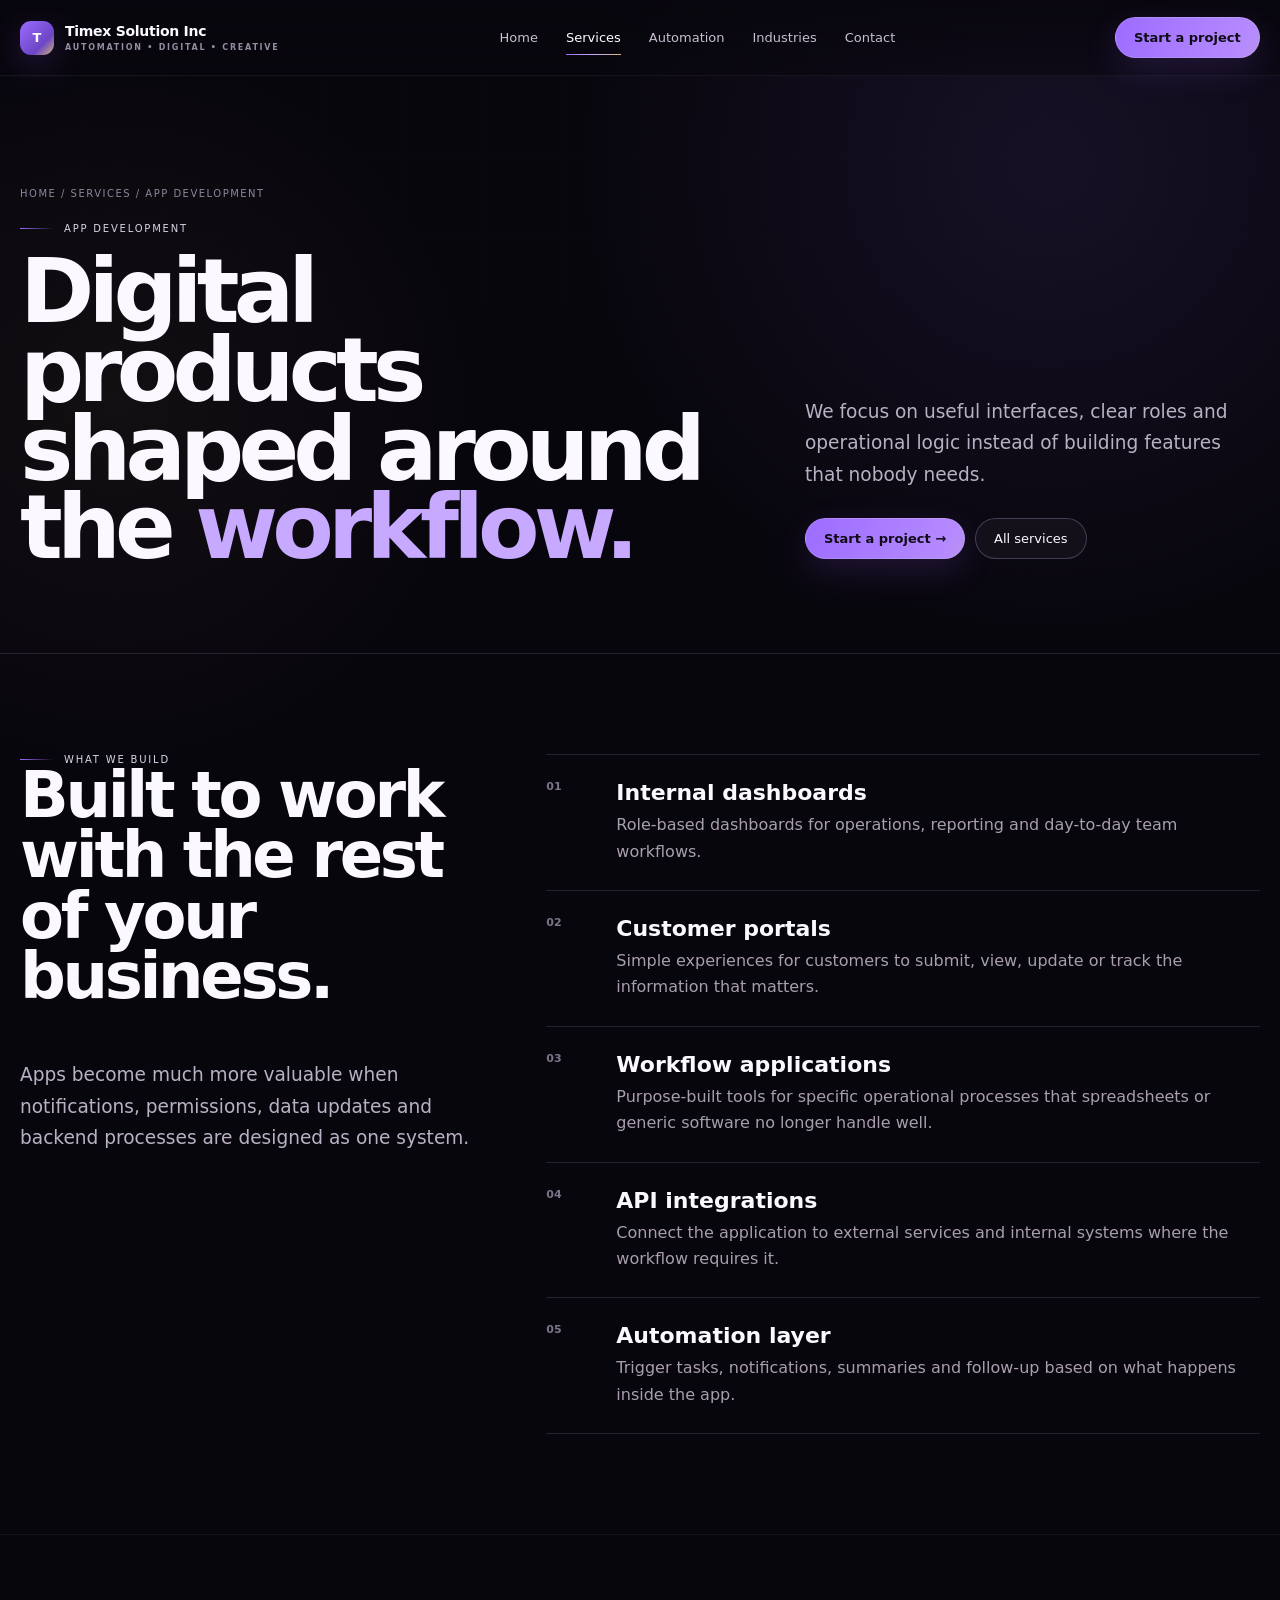
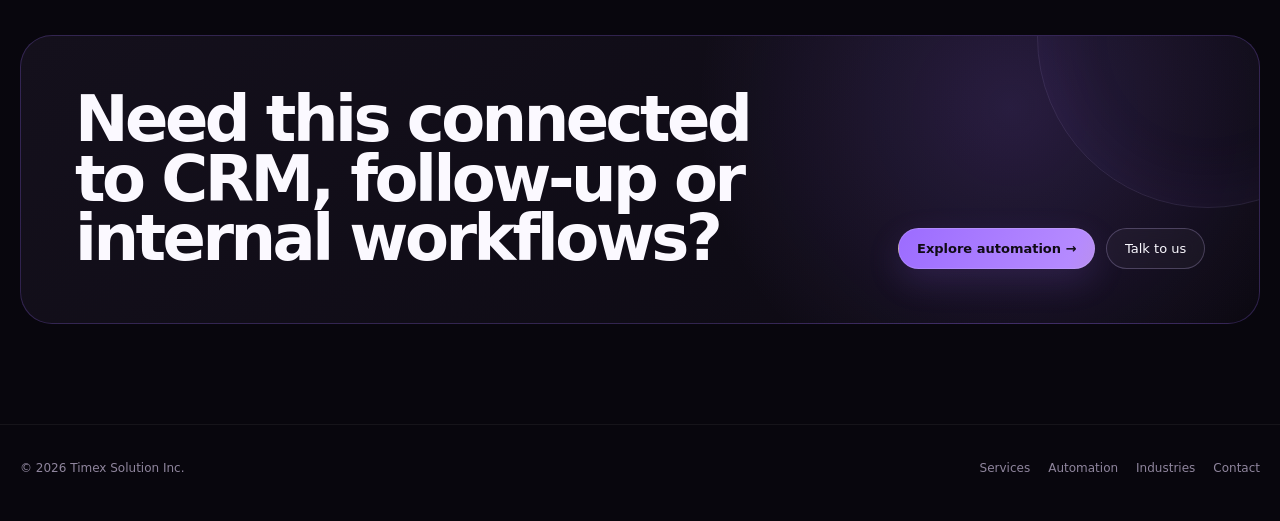
==== commit b67edc9f: "Clean malformed newline characters" ====
--- a/app-development.html
+++ b/app-development.html
@@ -1,9 +1,11 @@
 <!doctype html>
 <html lang="en"><head>
-<meta charset="utf-8"><meta name="viewport" content="width=device-width,initial-scale=1,viewport-fit=cover"><meta name="theme-color" content="#08060d">\n  <meta name="color-scheme" content="dark">
+<meta charset="utf-8"><meta name="viewport" content="width=device-width,initial-scale=1,viewport-fit=cover"><meta name="theme-color" content="#08060d">
+  <meta name="color-scheme" content="dark">
 <title>App Development — Timex Solution Inc</title><meta name="description" content="Custom app development and workflow-focused digital products by Timex Solution Inc.">
 <link rel="stylesheet" href="/assets/css/site.css">
-</head><body>\n  <a class="skip-link" href="#main-content">Skip to content</a>
+</head><body>
+  <a class="skip-link" href="#main-content">Skip to content</a>
   <nav class="site-nav">
     <div class="shell nav-inner">
       <a class="brand" href="/"><span class="brand-mark">T</span><span class="brand-copy"><strong>Timex Solution Inc</strong><small>AUTOMATION • DIGITAL • CREATIVE</small></span></a>
--- a/assets/css/site.css
+++ b/assets/css/site.css
@@ -417,8 +417,9 @@
   width:100%;
   height:100%;
   opacity:0;
-  background:transparent;
-  transition:opacity .5s ease;
+  background:#08060d;
+  transition:opacity .2s ease;
+  contain:strict;
 }
 .robot-canvas.ready{opacity:1}
 .scene-lines{
@@ -436,8 +437,8 @@
   position:absolute;
   inset:-20%;
   background:conic-gradient(from 190deg at 70% 44%,transparent,rgba(156,108,255,.09),transparent 30%,rgba(212,184,121,.05),transparent 54%);
-  filter:blur(40px);
-  animation:ambient-drift 14s ease-in-out infinite alternate;
+  filter:blur(18px);
+  animation:none;
 }
 @keyframes ambient-drift{
   to{transform:translate3d(-3%,2%,0) rotate(3deg)}
@@ -503,17 +504,17 @@
 /* Stagger chapter UI into view */
 .chapter .chip,.chapter .float-card,.chapter .chapter-actions .btn{
   opacity:0;
-  transform:translateY(10px);
+  translate:0 10px;
   transition:
     opacity .35s ease,
-    transform .45s var(--ease),
+    translate .45s var(--ease),
     border-color .22s ease,
     background .22s ease,
     box-shadow .22s ease;
 }
 .chapter.active .chip,.chapter.active .float-card,.chapter.active .chapter-actions .btn{
   opacity:1;
-  transform:none;
+  translate:0 0;
 }
 .chapter.active .chip:nth-child(2),.chapter.active .float-card:nth-child(2),.chapter.active .chapter-actions .btn:nth-child(2){transition-delay:60ms}
 .chapter.active .chip:nth-child(3),.chapter.active .float-card:nth-child(3){transition-delay:110ms}
